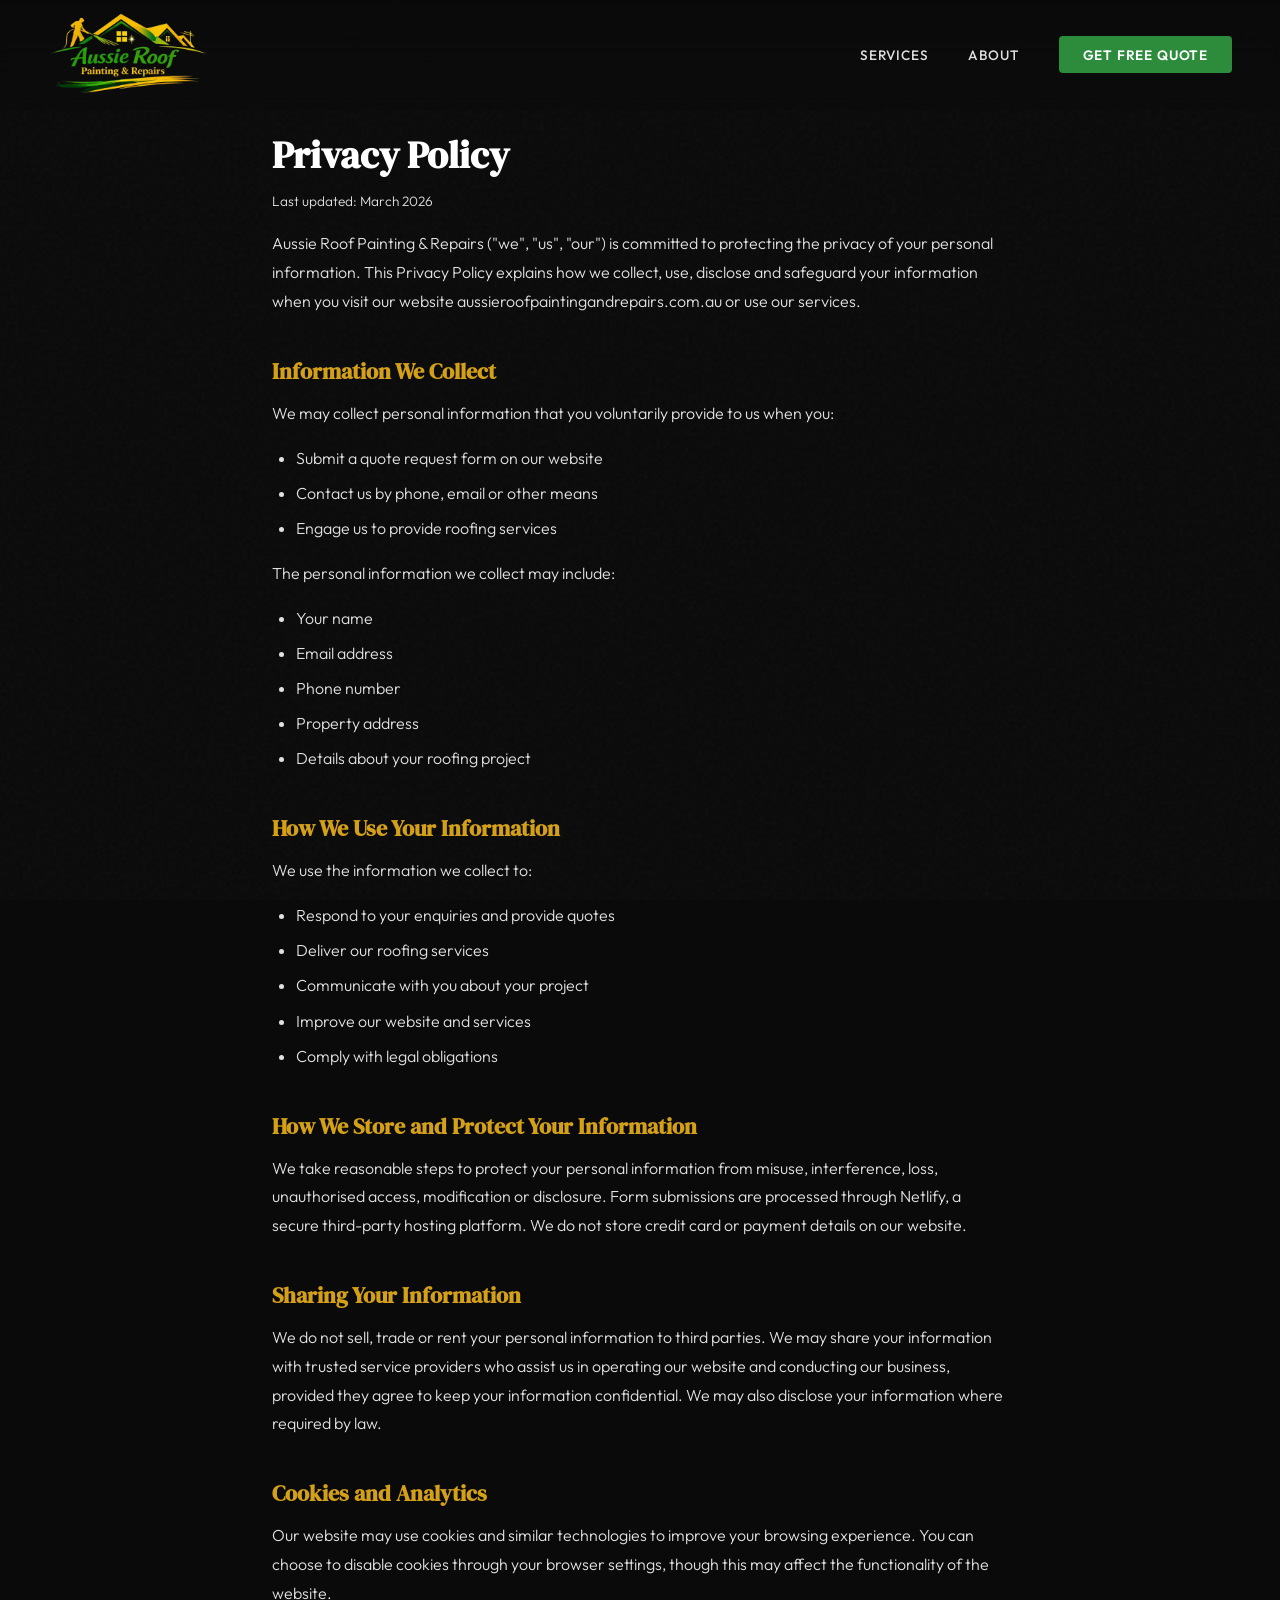
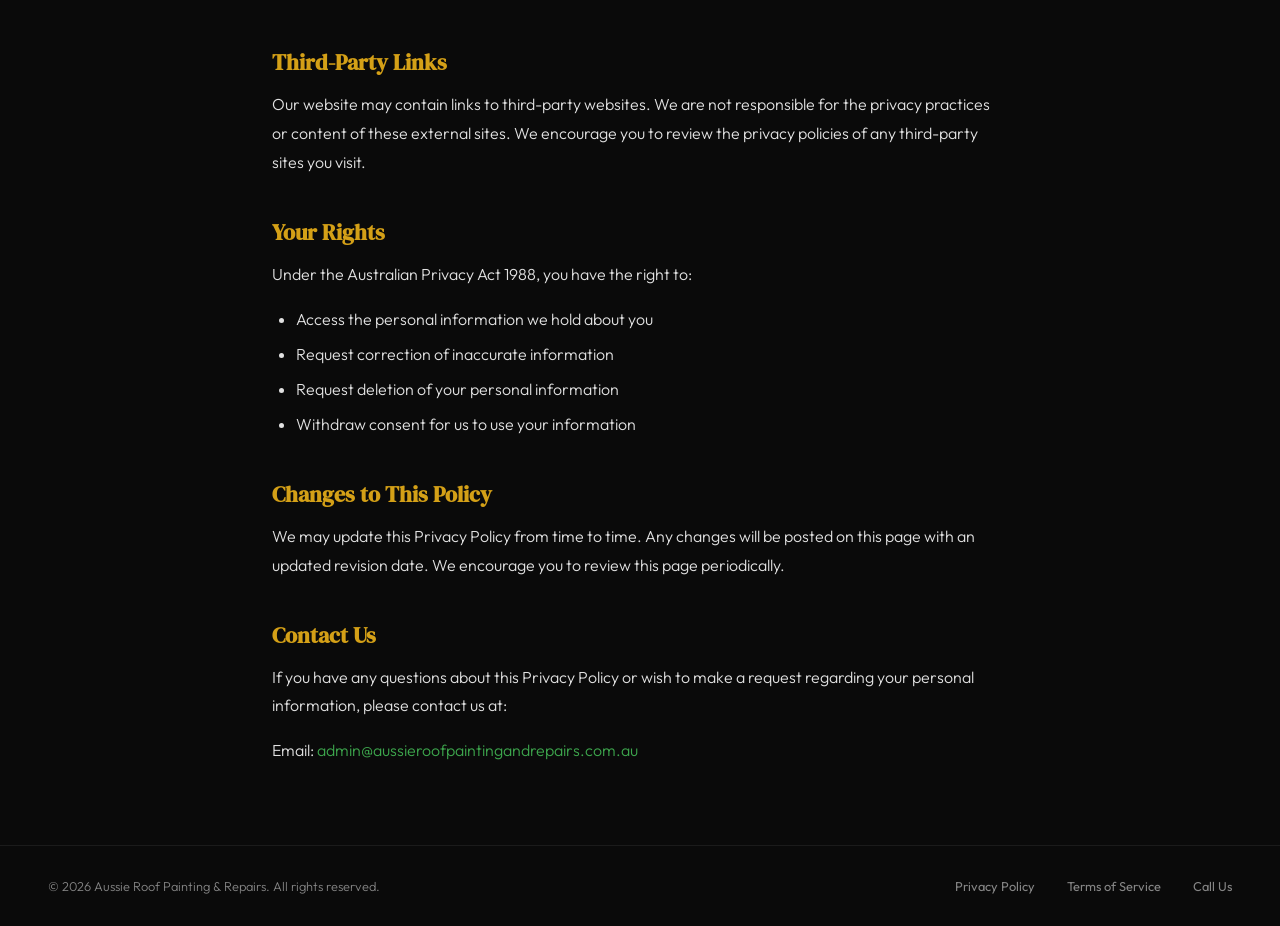
==== privacy.html @ ecfc2199 "Add phone number and legal pages" ====
<!DOCTYPE html>
<html lang="en">
<head>
  <meta charset="UTF-8">
  <meta name="viewport" content="width=device-width, initial-scale=1.0">
  <title>Privacy Policy | Aussie Roof Painting & Repairs</title>
  <meta name="description" content="Privacy Policy for Aussie Roof Painting & Repairs. Learn how we collect, use and protect your personal information.">
  <link rel="icon" type="image/png" href="/images/favicon.png">
  <link rel="preconnect" href="https://fonts.googleapis.com">
  <link rel="preconnect" href="https://fonts.gstatic.com" crossorigin>
  <link href="https://fonts.googleapis.com/css2?family=DM+Serif+Display&family=Outfit:wght@300;400;500;600;700&display=swap" rel="stylesheet">
  <link rel="stylesheet" href="/css/style.css">
  <style>
    .legal-page {
      max-width: 800px;
      margin: 0 auto;
      padding: 8rem 2rem 4rem;
      position: relative;
      z-index: 1;
    }
    .legal-page h1 {
      font-family: 'DM Serif Display', serif;
      font-size: 2.4rem;
      color: var(--white);
      margin-bottom: 0.5rem;
    }
    .legal-date {
      font-size: 0.85rem;
      color: var(--text-muted);
      margin-bottom: 3rem;
    }
    .legal-page h2 {
      font-family: 'DM Serif Display', serif;
      font-size: 1.4rem;
      color: var(--gold);
      margin-top: 2.5rem;
      margin-bottom: 0.75rem;
    }
    .legal-page p {
      color: var(--text-light);
      font-weight: 300;
      line-height: 1.8;
      margin-bottom: 1rem;
    }
    .legal-page ul {
      color: var(--text-light);
      font-weight: 300;
      line-height: 1.8;
      margin-bottom: 1rem;
      padding-left: 1.5rem;
    }
    .legal-page li {
      margin-bottom: 0.4rem;
    }
    .legal-page a {
      color: var(--green-light);
      text-decoration: none;
    }
    .legal-page a:hover {
      text-decoration: underline;
    }
  </style>
</head>
<body>

<nav>
  <div class="logo-group">
    <a href="/"><img src="/images/logo.png" alt="Aussie Roof Painting & Repairs" class="logo-img" /></a>
  </div>
  <div class="nav-links">
    <a href="/#services">Services</a>
    <a href="/#why-us">About</a>
    <a href="/#quote" class="nav-cta">Get Free Quote</a>
  </div>
</nav>

<div class="legal-page">
  <h1>Privacy Policy</h1>
  <p class="legal-date">Last updated: March 2026</p>

  <p>Aussie Roof Painting & Repairs ("we", "us", "our") is committed to protecting the privacy of your personal information. This Privacy Policy explains how we collect, use, disclose and safeguard your information when you visit our website aussieroofpaintingandrepairs.com.au or use our services.</p>

  <h2>Information We Collect</h2>
  <p>We may collect personal information that you voluntarily provide to us when you:</p>
  <ul>
    <li>Submit a quote request form on our website</li>
    <li>Contact us by phone, email or other means</li>
    <li>Engage us to provide roofing services</li>
  </ul>
  <p>The personal information we collect may include:</p>
  <ul>
    <li>Your name</li>
    <li>Email address</li>
    <li>Phone number</li>
    <li>Property address</li>
    <li>Details about your roofing project</li>
  </ul>

  <h2>How We Use Your Information</h2>
  <p>We use the information we collect to:</p>
  <ul>
    <li>Respond to your enquiries and provide quotes</li>
    <li>Deliver our roofing services</li>
    <li>Communicate with you about your project</li>
    <li>Improve our website and services</li>
    <li>Comply with legal obligations</li>
  </ul>

  <h2>How We Store and Protect Your Information</h2>
  <p>We take reasonable steps to protect your personal information from misuse, interference, loss, unauthorised access, modification or disclosure. Form submissions are processed through Netlify, a secure third-party hosting platform. We do not store credit card or payment details on our website.</p>

  <h2>Sharing Your Information</h2>
  <p>We do not sell, trade or rent your personal information to third parties. We may share your information with trusted service providers who assist us in operating our website and conducting our business, provided they agree to keep your information confidential. We may also disclose your information where required by law.</p>

  <h2>Cookies and Analytics</h2>
  <p>Our website may use cookies and similar technologies to improve your browsing experience. You can choose to disable cookies through your browser settings, though this may affect the functionality of the website.</p>

  <h2>Third-Party Links</h2>
  <p>Our website may contain links to third-party websites. We are not responsible for the privacy practices or content of these external sites. We encourage you to review the privacy policies of any third-party sites you visit.</p>

  <h2>Your Rights</h2>
  <p>Under the Australian Privacy Act 1988, you have the right to:</p>
  <ul>
    <li>Access the personal information we hold about you</li>
    <li>Request correction of inaccurate information</li>
    <li>Request deletion of your personal information</li>
    <li>Withdraw consent for us to use your information</li>
  </ul>

  <h2>Changes to This Policy</h2>
  <p>We may update this Privacy Policy from time to time. Any changes will be posted on this page with an updated revision date. We encourage you to review this page periodically.</p>

  <h2>Contact Us</h2>
  <p>If you have any questions about this Privacy Policy or wish to make a request regarding your personal information, please contact us at:</p>
  <p>Email: <a href="mailto:admin@aussieroofpaintingandrepairs.com.au">admin@aussieroofpaintingandrepairs.com.au</a></p>
</div>

<footer>
  <div class="footer-content">
    <div class="footer-copy">&copy; 2026 Aussie Roof Painting &amp; Repairs. All rights reserved.</div>
    <div class="footer-links">
      <a href="/privacy.html">Privacy Policy</a>
      <a href="/terms.html">Terms of Service</a>
      <a href="tel:+61455323351">Call Us</a>
    </div>
  </div>
</footer>

</body>
</html>
---- css/style.css ----
:root {
  --bg-dark: #0A0A0A;
  --bg-card: #111111;
  --bg-card-hover: #181818;
  --green: #2D8C3C;
  --green-light: #3DA64D;
  --green-dark: #1A5C26;
  --gold: #D4A017;
  --gold-light: #E8B82E;
  --cream: #F2F0EB;
  --white: #FFFFFF;
  --text-light: rgba(255,255,255,0.88);
  --text-muted: rgba(255,255,255,0.5);
  --border: rgba(255,255,255,0.07);
}

* { margin: 0; padding: 0; box-sizing: border-box; }
html { scroll-behavior: smooth; }

body {
  font-family: 'Outfit', sans-serif;
  background-color: var(--bg-dark);
  color: var(--cream);
  overflow-x: hidden;
}

body::before {
  content: '';
  position: fixed;
  inset: 0;
  background-image: url("data:image/svg+xml,%3Csvg viewBox='0 0 256 256' xmlns='http://www.w3.org/2000/svg'%3E%3Cfilter id='n'%3E%3CfeTurbulence type='fractalNoise' baseFrequency='0.85' numOctaves='4' stitchTiles='stitch'/%3E%3C/filter%3E%3Crect width='100%25' height='100%25' filter='url(%23n)' opacity='0.03'/%3E%3C/svg%3E");
  pointer-events: none;
  z-index: 0;
}

/* ── NAV ── */
nav {
  position: fixed;
  top: 0; left: 0; right: 0;
  z-index: 100;
  padding: 0.8rem 3rem;
  display: flex;
  align-items: center;
  justify-content: space-between;
  background: linear-gradient(180deg, rgba(10,10,10,0.97) 0%, rgba(10,10,10,0) 100%);
  backdrop-filter: blur(8px);
}

.logo-group {
  display: flex;
  align-items: center;
}

.logo-img {
  height: 80px;
  width: auto;
  object-fit: contain;
}

.nav-links {
  display: flex;
  gap: 2.5rem;
  align-items: center;
}

.nav-links a {
  color: var(--text-light);
  text-decoration: none;
  font-size: 0.85rem;
  font-weight: 500;
  letter-spacing: 0.06em;
  text-transform: uppercase;
  transition: color 0.3s;
}

.nav-links a:hover { color: var(--green-light); }

.nav-cta {
  background: var(--green) !important;
  color: var(--white) !important;
  padding: 0.6rem 1.5rem;
  border-radius: 4px;
  font-weight: 600 !important;
  transition: background 0.3s, transform 0.2s !important;
}

.nav-cta:hover {
  background: var(--green-light) !important;
  transform: translateY(-1px);
}

/* ── HERO ── */
.hero {
  position: relative;
  padding: 7rem 3rem 3rem;
  overflow: hidden;
}

.hero-bg {
  position: absolute;
  inset: 0;
  background: linear-gradient(135deg, rgba(10,10,10,0.93) 0%, rgba(10,10,10,0.7) 50%, rgba(10,10,10,0.9) 100%);
  z-index: -1;
}

.hero-bg::after {
  content: '';
  position: absolute;
  bottom: 0; left: 0; right: 0;
  height: 120px;
  background: linear-gradient(to top, var(--bg-dark), transparent);
}

.hero-content {
  max-width: 1200px;
  margin: 0 auto;
  width: 100%;
  display: grid;
  grid-template-columns: 1fr 1fr;
  gap: 2.5rem;
  align-items: center;
  position: relative;
  z-index: 1;
}

.hero-left {
  animation: fadeSlideUp 1s ease-out;
}

.hero-badge {
  display: inline-flex;
  align-items: center;
  gap: 0.5rem;
  background: rgba(45,140,60,0.12);
  border: 1px solid rgba(45,140,60,0.3);
  padding: 0.4rem 1rem;
  border-radius: 100px;
  font-size: 0.75rem;
  font-weight: 600;
  letter-spacing: 0.1em;
  text-transform: uppercase;
  color: var(--green-light);
  margin-bottom: 1rem;
}

.hero-badge::before {
  content: '★';
  font-size: 0.65rem;
  color: var(--gold);
}

.hero h1 {
  font-family: 'DM Serif Display', serif;
  font-size: clamp(2.8rem, 5vw, 4.2rem);
  line-height: 1.08;
  color: var(--white);
  margin-bottom: 1rem;
}

.hero p {
  font-size: 1.1rem;
  font-weight: 300;
  line-height: 1.7;
  color: var(--text-light);
  max-width: 480px;
  margin-bottom: 1.5rem;
}

.hero-actions {
  display: flex;
  gap: 1rem;
  align-items: center;
  flex-wrap: wrap;
}

.btn-primary {
  display: inline-flex;
  align-items: center;
  gap: 0.5rem;
  background: var(--green);
  color: var(--white);
  padding: 1rem 2.2rem;
  border: none;
  border-radius: 4px;
  font-family: 'Outfit', sans-serif;
  font-size: 0.95rem;
  font-weight: 600;
  letter-spacing: 0.04em;
  text-decoration: none;
  cursor: pointer;
  transition: all 0.3s;
}

.btn-primary:hover {
  background: var(--green-light);
  transform: translateY(-2px);
  box-shadow: 0 8px 30px rgba(45,140,60,0.3);
}

.btn-secondary {
  display: inline-flex;
  align-items: center;
  gap: 0.5rem;
  background: transparent;
  color: var(--cream);
  padding: 1rem 2rem;
  border: 1px solid rgba(255,255,255,0.15);
  border-radius: 4px;
  font-family: 'Outfit', sans-serif;
  font-size: 0.95rem;
  font-weight: 500;
  text-decoration: none;
  cursor: pointer;
  transition: all 0.3s;
}

.btn-secondary:hover {
  border-color: var(--gold);
  color: var(--gold);
}

.hero-image-card {
  position: relative;
  border-radius: 12px;
  overflow: hidden;
  box-shadow: 0 30px 80px rgba(0,0,0,0.5);
  animation: fadeSlideUp 1s ease-out 0.3s both;
}

.hero-image-card img {
  width: 100%;
  aspect-ratio: 1 / 1;
  object-fit: cover;
  display: block;
}

.hero-image-overlay {
  position: absolute;
  bottom: 0; left: 0; right: 0;
  padding: 2rem 2rem 0.9rem;
  background: linear-gradient(to top, rgba(10,10,10,0.95) 20%, rgba(10,10,10,0.6) 60%, transparent);
  display: flex;
  justify-content: space-between;
  align-items: flex-end;
}

.hero-stat {
  text-align: center;
}

.hero-stat strong {
  display: block;
  font-family: 'DM Serif Display', serif;
  font-size: 1.8rem;
  color: var(--gold);
}

.hero-stat small {
  font-size: 0.7rem;
  text-transform: uppercase;
  letter-spacing: 0.1em;
  color: var(--text-muted);
}

/* ── SERVICES ── */
.services {
  padding: 4rem 3rem;
  position: relative;
  z-index: 1;
}

.section-header {
  text-align: center;
  max-width: 600px;
  margin: 0 auto 2.5rem;
}

.section-label {
  font-size: 0.75rem;
  font-weight: 600;
  letter-spacing: 0.2em;
  text-transform: uppercase;
  color: var(--green-light);
  margin-bottom: 1rem;
  display: block;
}

.section-header h2 {
  font-family: 'DM Serif Display', serif;
  font-size: clamp(2rem, 3.5vw, 2.8rem);
  color: var(--white);
  line-height: 1.15;
  margin-bottom: 1rem;
}

.section-header p {
  color: var(--text-muted);
  font-weight: 300;
  font-size: 1rem;
  line-height: 1.6;
}

.services-grid {
  max-width: 1200px;
  margin: 0 auto;
  display: grid;
  grid-template-columns: repeat(auto-fit, minmax(280px, 1fr));
  gap: 1.5rem;
}

.service-card {
  background: var(--bg-card);
  border: 1px solid var(--border);
  border-radius: 12px;
  padding: 2rem 1.5rem;
  transition: all 0.4s;
  position: relative;
  overflow: hidden;
}

.service-card::before {
  content: '';
  position: absolute;
  top: 0; left: 0;
  width: 60px; height: 3px;
  background: linear-gradient(90deg, var(--green), var(--gold));
  border-radius: 0 0 4px 0;
  transition: width 0.4s;
}

.service-card:hover {
  transform: translateY(-4px);
  border-color: rgba(45,140,60,0.2);
  background: var(--bg-card-hover);
}

.service-card:hover::before { width: 100%; }

.service-icon {
  width: 52px;
  height: 52px;
  background: rgba(45,140,60,0.1);
  border-radius: 10px;
  display: flex;
  align-items: center;
  justify-content: center;
  font-size: 1.5rem;
  margin-bottom: 1rem;
}

.service-card h3 {
  font-family: 'DM Serif Display', serif;
  font-size: 1.25rem;
  color: var(--white);
  margin-bottom: 0.75rem;
}

.service-card p {
  font-size: 0.9rem;
  font-weight: 300;
  line-height: 1.65;
  color: var(--text-muted);
}

/* ── WHY US ── */
.why-us {
  padding: 3rem 3rem 4rem;
  position: relative;
  z-index: 1;
}

.why-grid {
  max-width: 1200px;
  margin: 0 auto;
  display: grid;
  grid-template-columns: repeat(4, 1fr);
  gap: 2rem;
}

.why-item {
  text-align: center;
  padding: 1.5rem 1rem;
}

.why-number {
  font-family: 'DM Serif Display', serif;
  font-size: 2.8rem;
  color: var(--gold);
  line-height: 1;
  margin-bottom: 0.5rem;
}

.why-label {
  font-size: 0.8rem;
  font-weight: 500;
  text-transform: uppercase;
  letter-spacing: 0.1em;
  color: var(--text-muted);
}

.divider {
  max-width: 1200px;
  margin: 0 auto;
  height: 1px;
  background: linear-gradient(90deg, transparent, var(--border), transparent);
}

/* ── QUOTE SECTION ── */
.quote-section {
  padding: 4rem 3rem;
  position: relative;
  z-index: 1;
}

.quote-container {
  max-width: 1200px;
  margin: 0 auto;
  display: grid;
  grid-template-columns: 1fr 1fr;
  gap: 2.5rem;
  align-items: start;
}

.quote-info h2 {
  font-family: 'DM Serif Display', serif;
  font-size: clamp(2rem, 3.5vw, 2.8rem);
  color: var(--white);
  line-height: 1.15;
  margin-bottom: 1.5rem;
}

.quote-info h2 em {
  font-style: normal;
  color: var(--gold);
}

.quote-info > p {
  color: var(--text-muted);
  font-weight: 300;
  line-height: 1.7;
  margin-bottom: 1.5rem;
  max-width: 440px;
}

.quote-features {
  list-style: none;
  display: flex;
  flex-direction: column;
  gap: 0.8rem;
}

.quote-features li {
  display: flex;
  align-items: center;
  gap: 0.8rem;
  font-size: 0.95rem;
  color: var(--text-light);
  font-weight: 400;
}

.quote-features li::before {
  content: '✓';
  display: flex;
  align-items: center;
  justify-content: center;
  width: 24px;
  height: 24px;
  background: rgba(45,140,60,0.15);
  color: var(--green-light);
  border-radius: 50%;
  font-size: 0.7rem;
  font-weight: 700;
  flex-shrink: 0;
}

/* ── FORM ── */
.quote-form {
  background: var(--bg-card);
  border: 1px solid var(--border);
  border-radius: 16px;
  padding: 2rem 2.5rem;
}

.form-title {
  font-family: 'DM Serif Display', serif;
  font-size: 1.5rem;
  color: var(--white);
  margin-bottom: 0.5rem;
}

.form-subtitle {
  color: var(--text-muted);
  font-size: 0.85rem;
  margin-bottom: 1.5rem;
  font-weight: 300;
}

.form-grid {
  display: grid;
  grid-template-columns: 1fr 1fr;
  gap: 1rem;
}

.form-group {
  display: flex;
  flex-direction: column;
  gap: 0.4rem;
}

.form-group.full { grid-column: 1 / -1; }

.form-group label {
  font-size: 0.75rem;
  font-weight: 600;
  letter-spacing: 0.08em;
  text-transform: uppercase;
  color: var(--text-muted);
}

.form-group input,
.form-group select,
.form-group textarea {
  background: rgba(255,255,255,0.04);
  border: 1px solid var(--border);
  border-radius: 6px;
  padding: 0.85rem 1rem;
  color: var(--cream);
  font-family: 'Outfit', sans-serif;
  font-size: 0.9rem;
  font-weight: 300;
  transition: border-color 0.3s, box-shadow 0.3s;
  outline: none;
}

.form-group input::placeholder,
.form-group textarea::placeholder {
  color: rgba(255,255,255,0.2);
}

.form-group input:focus,
.form-group select:focus,
.form-group textarea:focus {
  border-color: var(--green);
  box-shadow: 0 0 0 3px rgba(45,140,60,0.12);
}

.form-group select option {
  background: var(--bg-card);
  color: var(--cream);
}

.form-group textarea {
  resize: vertical;
  min-height: 100px;
}

.form-submit {
  margin-top: 1.5rem;
  width: 100%;
  background: linear-gradient(135deg, var(--green), var(--green-dark));
  color: var(--white);
  padding: 1rem;
  border: none;
  border-radius: 6px;
  font-family: 'Outfit', sans-serif;
  font-size: 1rem;
  font-weight: 600;
  letter-spacing: 0.04em;
  cursor: pointer;
  transition: all 0.3s;
}

.form-submit:hover {
  background: linear-gradient(135deg, var(--green-light), var(--green));
  transform: translateY(-2px);
  box-shadow: 0 8px 30px rgba(45,140,60,0.3);
}

.form-note {
  text-align: center;
  font-size: 0.75rem;
  color: var(--text-muted);
  margin-top: 1rem;
}

/* ── FOOTER ── */
footer {
  border-top: 1px solid var(--border);
  padding: 2rem 3rem;
  text-align: center;
  position: relative;
  z-index: 1;
}

.footer-content {
  max-width: 1200px;
  margin: 0 auto;
  display: flex;
  justify-content: space-between;
  align-items: center;
  flex-wrap: wrap;
  gap: 1rem;
}

.footer-copy {
  font-size: 0.8rem;
  color: var(--text-muted);
  font-weight: 300;
}

.footer-links {
  display: flex;
  gap: 2rem;
}

.footer-links a {
  color: var(--text-muted);
  text-decoration: none;
  font-size: 0.8rem;
  transition: color 0.3s;
}

.footer-links a:hover { color: var(--green-light); }

/* ── ANIMATIONS ── */
@keyframes fadeSlideUp {
  from { opacity: 0; transform: translateY(30px); }
  to { opacity: 1; transform: translateY(0); }
}

.fade-in {
  opacity: 0;
  transform: translateY(20px);
  transition: opacity 0.6s ease-out, transform 0.6s ease-out;
}

.fade-in.visible {
  opacity: 1;
  transform: translateY(0);
}

/* ── RESPONSIVE ── */
@media (max-width: 900px) {
  nav { padding: 0.8rem 1.5rem; }
  .nav-links { display: none; }
  .hero { padding: 5rem 1.5rem 2rem; }
  .hero-content { grid-template-columns: 1fr; gap: 2rem; }
  .services, .why-us, .quote-section { padding: 3rem 1.5rem; }
  .why-grid { grid-template-columns: repeat(2, 1fr); gap: 1rem; }
  .quote-container { grid-template-columns: 1fr; gap: 2rem; }
  .quote-form { padding: 1.5rem; }
  .form-grid { grid-template-columns: 1fr; }
  .footer-content { flex-direction: column; text-align: center; }
}

@media (max-width: 500px) {
  .hero h1 { font-size: 2.2rem; }
  .hero-actions { flex-direction: column; align-items: stretch; }
  .btn-primary, .btn-secondary { justify-content: center; }
  .why-number { font-size: 2.2rem; }
}
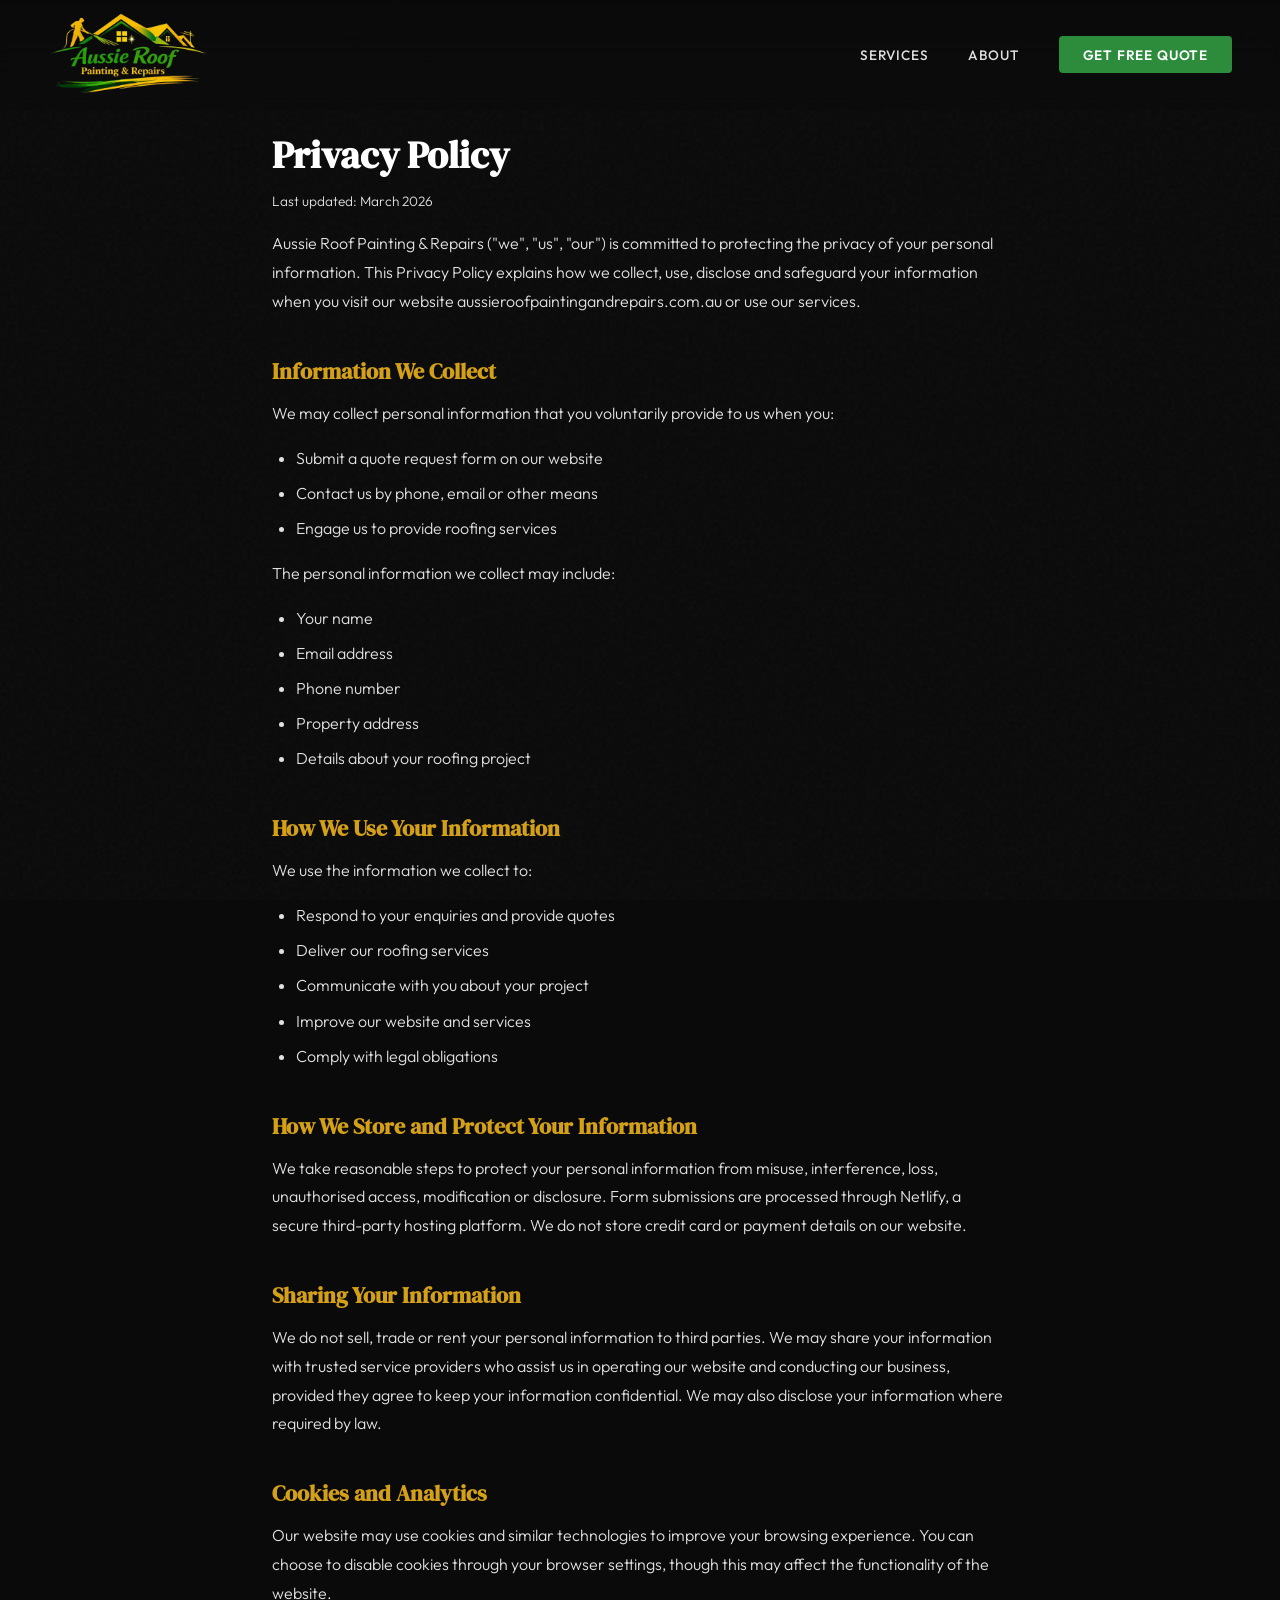
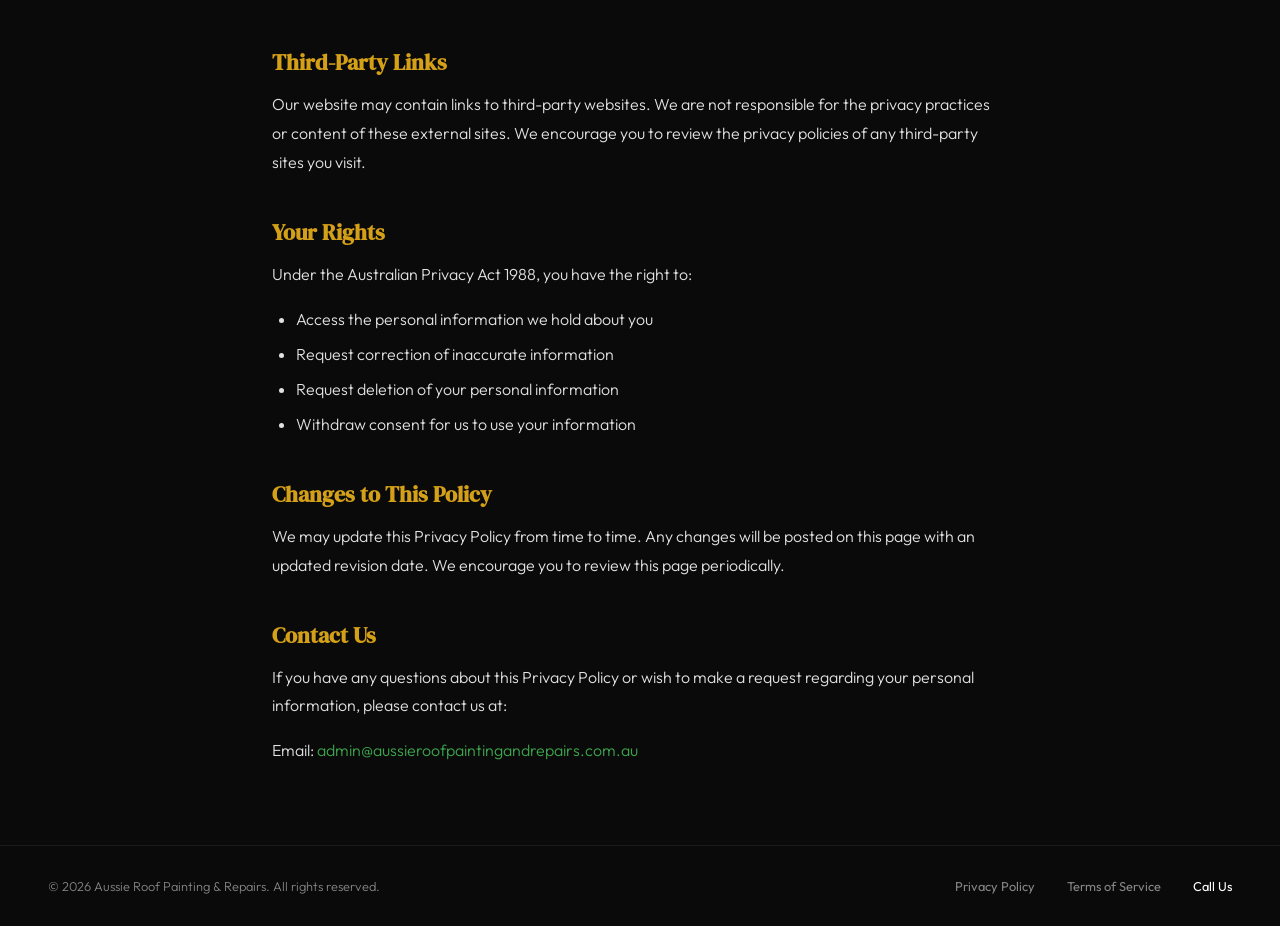
==== commit 16a252d3: "Add Google Ads conversion tracking to success page" ====
--- a/privacy.html
+++ b/privacy.html
@@ -1,6 +1,14 @@
 <!DOCTYPE html>
 <html lang="en">
 <head>
+  <!-- Google tag (gtag.js) -->
+  <script async src="https://www.googletagmanager.com/gtag/js?id=AW-18053770691"></script>
+  <script>
+    window.dataLayer = window.dataLayer || [];
+    function gtag(){dataLayer.push(arguments);}
+    gtag('js', new Date());
+    gtag('config', 'AW-18053770691');
+  </script>
   <meta charset="UTF-8">
   <meta name="viewport" content="width=device-width, initial-scale=1.0">
   <title>Privacy Policy | Aussie Roof Painting & Repairs</title>
@@ -141,7 +149,7 @@
     <div class="footer-links">
       <a href="/privacy.html">Privacy Policy</a>
       <a href="/terms.html">Terms of Service</a>
-      <a href="tel:+61455323351">Call Us</a>
+      <a href="tel:+61493386201">Call Us</a>
     </div>
   </div>
 </footer>
--- a/css/style.css
+++ b/css/style.css
@@ -17,6 +17,33 @@
 * { margin: 0; padding: 0; box-sizing: border-box; }
 html { scroll-behavior: smooth; }
 
+/* Force white on phone links - override Safari/iOS blue */
+a[href^="tel"],
+.mobile-phone-btn,
+.mobile-phone-btn span {
+  color: var(--white) !important;
+  -webkit-text-fill-color: var(--white) !important;
+  text-decoration: none !important;
+}
+
+.mobile-phone-btn svg {
+  fill: var(--white) !important;
+}
+
+.footer-social a,
+.footer-social a svg {
+  color: var(--text-muted) !important;
+  -webkit-text-fill-color: var(--text-muted) !important;
+  fill: var(--text-muted) !important;
+}
+
+.footer-social a:hover,
+.footer-social a:hover svg {
+  color: var(--white) !important;
+  -webkit-text-fill-color: var(--white) !important;
+  fill: var(--white) !important;
+}
+
 body {
   font-family: 'Outfit', sans-serif;
   background-color: var(--bg-dark);
@@ -87,6 +114,64 @@
 .nav-cta:hover {
   background: var(--green-light) !important;
   transform: translateY(-1px);
+}
+
+.nav-phone {
+  color: var(--text-light) !important;
+  font-weight: 500 !important;
+  letter-spacing: 0.06em !important;
+  display: flex;
+  align-items: center;
+  gap: 0.5rem;
+  text-decoration: none !important;
+}
+
+.nav-phone svg {
+  flex-shrink: 0;
+  fill: var(--text-light);
+}
+
+.nav-phone:hover {
+  color: var(--green-light) !important;
+}
+
+.nav-phone:hover svg {
+  fill: var(--green-light);
+}
+
+/* Mobile Phone Button in Nav - ONLY visible on mobile */
+@media (min-width: 901px) {
+  .mobile-phone-btn {
+    display: none !important;
+    visibility: hidden;
+    width: 0;
+    height: 0;
+    overflow: hidden;
+    position: absolute;
+  }
+}
+
+.mobile-phone-btn {
+  display: flex;
+  align-items: center;
+  gap: 0.5rem;
+  color: var(--white) !important;
+  font-family: 'Outfit', sans-serif;
+  font-size: 0.85rem;
+  font-weight: 600;
+  text-decoration: none !important;
+  letter-spacing: 0.02em;
+  -webkit-text-fill-color: var(--white);
+}
+
+.mobile-phone-btn span {
+  color: var(--white) !important;
+  -webkit-text-fill-color: var(--white);
+}
+
+.mobile-phone-btn svg {
+  fill: var(--white);
+  flex-shrink: 0;
 }
 
 /* ── HERO ── */
@@ -323,7 +408,7 @@
   position: absolute;
   top: 0; left: 0;
   width: 60px; height: 3px;
-  background: linear-gradient(90deg, var(--green), var(--gold));
+  background: var(--gold);
   border-radius: 0 0 4px 0;
   transition: width 0.4s;
 }
@@ -608,6 +693,25 @@
   font-weight: 300;
 }
 
+.footer-social {
+  display: flex;
+  gap: 3rem;
+  align-items: center;
+}
+
+.footer-social a {
+  color: var(--white);
+  transition: opacity 0.3s;
+  display: flex;
+  align-items: center;
+}
+
+.footer-social a svg {
+  fill: var(--white);
+}
+
+.footer-social a:hover { opacity: 0.7; }
+
 .footer-links {
   display: flex;
   gap: 2rem;
@@ -643,14 +747,18 @@
 @media (max-width: 900px) {
   nav { padding: 0.8rem 1.5rem; }
   .nav-links { display: none; }
-  .hero { padding: 5rem 1.5rem 2rem; }
+  .hero { padding: 7.5rem 1.5rem 2rem; }
   .hero-content { grid-template-columns: 1fr; gap: 2rem; }
   .services, .why-us, .quote-section { padding: 3rem 1.5rem; }
   .why-grid { grid-template-columns: repeat(2, 1fr); gap: 1rem; }
   .quote-container { grid-template-columns: 1fr; gap: 2rem; }
   .quote-form { padding: 1.5rem; }
   .form-grid { grid-template-columns: 1fr; }
-  .footer-content { flex-direction: column; text-align: center; }
+  .footer-content { flex-direction: column; text-align: center; gap: 1.5rem; }
+  .footer-social { order: 0; }
+  .footer-copy { order: -1; }
+  .footer-links { order: 1; }
+  footer { padding-bottom: 2rem; }
 }
 
 @media (max-width: 500px) {
@@ -658,4 +766,7 @@
   .hero-actions { flex-direction: column; align-items: stretch; }
   .btn-primary, .btn-secondary { justify-content: center; }
   .why-number { font-size: 2.2rem; }
-}
+  .hero-image-overlay { gap: 1.5rem; justify-content: center; }
+  .hero-stat strong { font-size: 1.4rem; }
+  .hero-stat small { font-size: 0.6rem; }
+}
